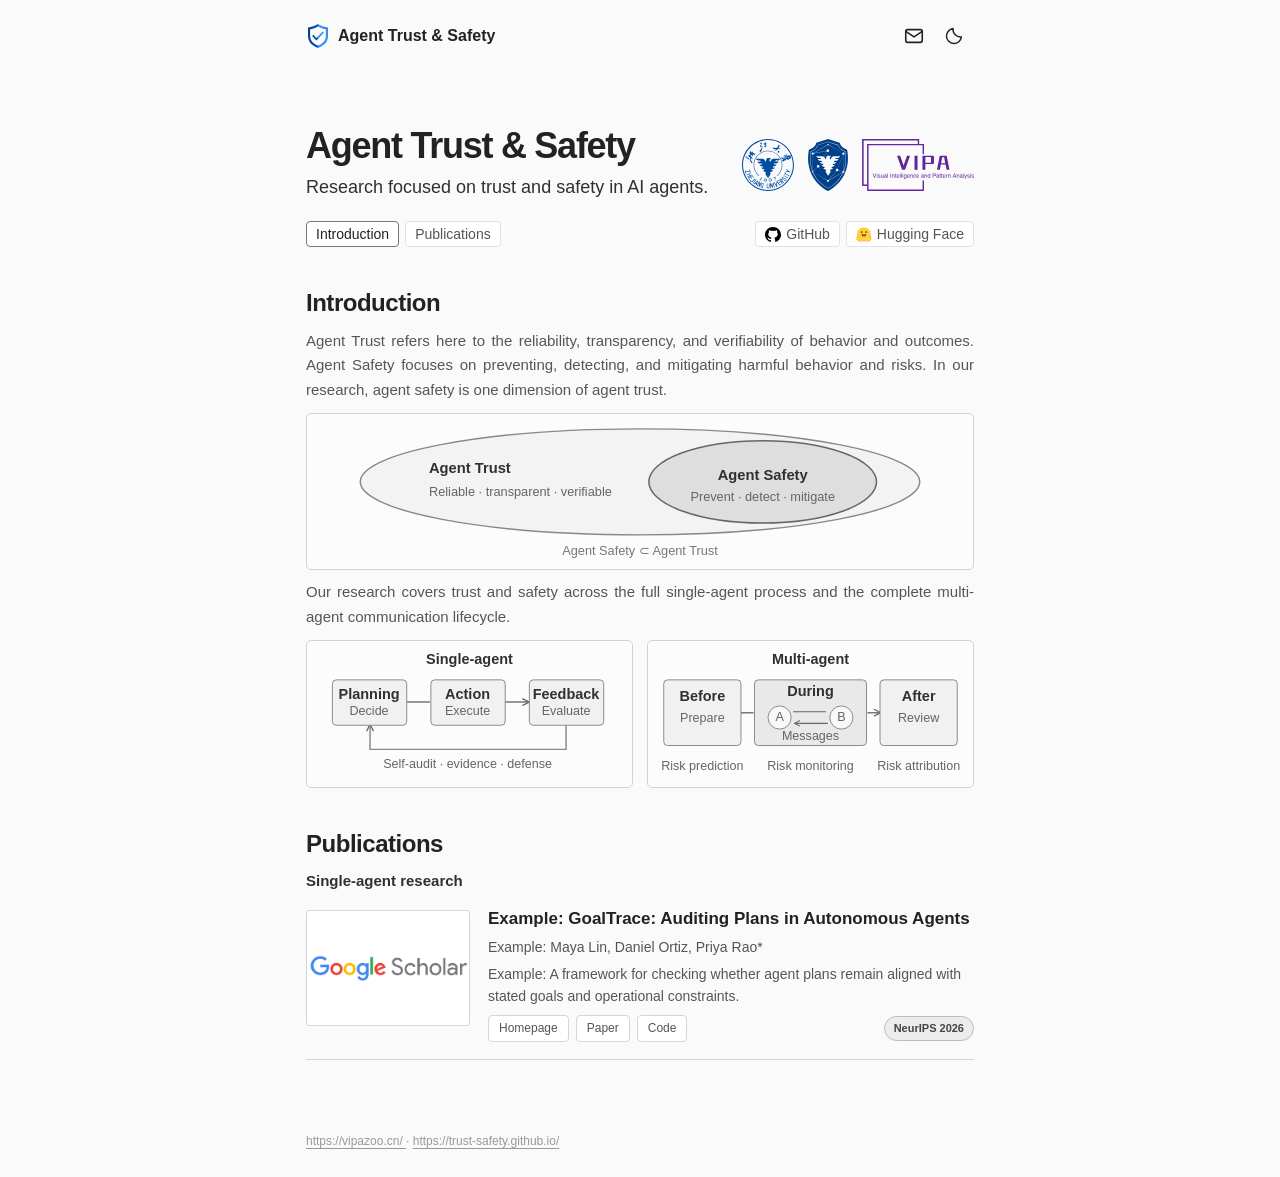
==== index.html @ e5e83559 "[update]" ====
<!doctype html>
<html lang="en">
  <head>
    <meta charset="utf-8">
    <meta name="viewport" content="width=device-width, initial-scale=1">
    <meta name="description" content="Research focused on trust and safety in AI agents.">
    <title>
      Agent Trust &amp; Safety
    </title>
    <link rel="icon" type="image/svg+xml" href="static/images/logo.svg">
    <script src="static/js/theme.js">
    </script>
    <link rel="stylesheet" href="static/css/style.css">
  </head>
  <body>
    <!-- Fixed navigation -->
    <div class="topbar">
      <nav class="topbar-inner" aria-label="Main navigation">
        <a class="topbar-brand" href="./index.html">
          <img class="topbar-logo" src="static/images/logo.svg" alt="" width="24" height="24">
          <span class="topbar-title">
            Agent Trust &amp; Safety
          </span>
        </a>
        <div class="topbar-actions">
          <a class="topbar-button" href="mailto:jiaconghu@zju.edu.cn" aria-label="Email Jiacong Hu" title="Email Jiacong Hu">
            <svg class="icon-mail" viewBox="0 0 24 24" width="22" height="22" fill="none" stroke="currentColor" stroke-width="1.75" stroke-linecap="round" stroke-linejoin="round" aria-hidden="true">
              <rect x="3" y="5" width="18" height="14" rx="2"/>
              <path d="m3 7 9 6 9-6"/>
            </svg>
          </a>
          <button class="topbar-button" id="theme-toggle" type="button" aria-label="Switch to dark mode" aria-pressed="false" title="Switch to dark mode">
            <svg class="theme-moon" viewBox="0 0 24 24" width="20" height="20" fill="none" stroke="currentColor" stroke-width="1.75" stroke-linecap="round" stroke-linejoin="round" aria-hidden="true">
              <path d="M20.9 13.1A9 9 0 0 1 10.9 3.1 9 9 0 1 0 20.9 13.1Z"/>
            </svg>
            <svg class="theme-sun" viewBox="0 0 24 24" width="18" height="18" fill="none" stroke="currentColor" stroke-width="1.75" stroke-linecap="round" stroke-linejoin="round" aria-hidden="true">
              <circle cx="12" cy="12" r="4"/>
              <path d="M12 2v2 M12 20v2 M2 12h2 M20 12h2 M4.93 4.93l1.42 1.42 M17.65 17.65l1.42 1.42 M4.93 19.07l1.42-1.42 M17.65 6.35l1.42-1.42"/>
            </svg>
          </button>
        </div>
      </nav>
    </div>
    <main class="page">
      <header class="site-header">
        <div class="header-intro">
          <h1>
            Agent Trust &amp; Safety
          </h1>
          <p class="subtitle">
            Research focused on trust and safety in AI agents.
          </p>
        </div>
        <div class="header-logos" role="group" aria-label="Research affiliations">
          <a class="affiliation-link" href="https://www.zju.edu.cn/english/" target="_blank" rel="noopener noreferrer">
            <img class="affiliation-logo" src="static/images/ZJU-logo.svg" alt="Zhejiang University" width="142" height="142">
          </a>
          <a class="affiliation-link" href="https://bcds.zju.edu.cn/" target="_blank" rel="noopener noreferrer">
            <img class="affiliation-logo" src="static/images/ZJU-BCDS-logo.svg" alt="BCDS in Zhejiang University" width="100" height="142">
          </a>
          <a class="affiliation-link" href="https://vipazoo.cn/" target="_blank" rel="noopener noreferrer">
            <img class="affiliation-logo" src="static/images/VIPA-logo.svg" alt="VIPA Research Group" width="181" height="84">
          </a>
        </div>
        <div class="nav-row">
          <nav class="nav" aria-label="Section navigation">
            <a href="#concept">
              Introduction
            </a>
            <a href="#publications">
              Publications
            </a>
          </nav>
          <nav class="social-links" aria-label="Research profiles">
            <a href="https://github.com/trust-safety" target="_blank" rel="noopener noreferrer" aria-label="GitHub: Trust &amp; Safety" title="GitHub">
              <img class="profile-icon github-icon" src="static/images/github.svg" alt="" width="16" height="16" aria-hidden="true">
              <span>
                GitHub
              </span>
            </a>
            <a href="https://huggingface.co/trust-safety" target="_blank" rel="noopener noreferrer" aria-label="Hugging Face: Trust &amp; Safety" title="Hugging Face">
              <img class="profile-icon" src="static/images/hugging-face.svg" alt="" width="16" height="16" aria-hidden="true">
              <span>
                Hugging Face
              </span>
            </a>
          </nav>
        </div>
      </header>

      <!-- Introduction: definitions and research framework -->
      <section id="concept" aria-labelledby="concept-title">
        <h2 id="concept-title">
          Introduction
        </h2>
        <p class="lead">
          Agent Trust refers here to the reliability, transparency, and verifiability of behavior and outcomes. Agent Safety focuses on preventing, detecting, and mitigating harmful behavior and risks. In our research, agent safety is one dimension of agent trust.
        </p>
        <figure class="figure concept-figure">
          <svg viewBox="0 0 650 142" role="img" aria-labelledby="venn-title venn-desc">
            <title id="venn-title">Agent trust and safety: conceptual relationship</title>
            <desc id="venn-desc">
              Agent safety is shown as a subset of agent trust, which also covers reliability, transparency, and verifiability.
            </desc>
            <ellipse cx="325" cy="61" rx="285" ry="54" fill="#f3f3f3" stroke="#888" stroke-width="1.5"/>
            <text x="110" y="52" class="figure-label">
              Agent Trust
            </text>
            <text x="110" y="75" class="figure-small">
              Reliable · transparent · verifiable
            </text>
            <ellipse cx="450" cy="61" rx="116" ry="42" fill="#dedede" stroke="#666" stroke-width="1.5"/>
            <text x="450" y="59" text-anchor="middle" class="figure-label">
              Agent Safety
            </text>
            <text x="450" y="80" text-anchor="middle" class="figure-small">
              Prevent · detect · mitigate
            </text>
            <text x="325" y="135" text-anchor="middle" class="figure-caption">
              Agent Safety ⊂ Agent Trust
            </text>
          </svg>
        </figure>

        <!-- Single-agent process and multi-agent communication lifecycle -->
        <p id="framework" class="section-intro">
          Our research covers trust and safety across the full single-agent process and the complete multi-agent communication lifecycle.
        </p>
        <div class="framework-grid">
          <div class="framework-card">
            <figure class="figure">
              <svg viewBox="0 0 320 137" role="img" aria-labelledby="single-title single-desc">
                <title id="single-title">Single-agent process: planning, action, and feedback</title>
                <desc id="single-desc">
                  Planning leads to action, action produces feedback, and feedback informs the next plan.
                </desc>
                <defs>
                  <marker id="single-arrow" viewBox="0 0 10 10" refX="8" refY="5" markerWidth="6" markerHeight="6" orient="auto">
                    <path d="M1 1L9 5L1 9" fill="none" stroke="#666" stroke-width="1.5"/>
                  </marker>
                </defs>
                <text x="160" y="17" text-anchor="middle" class="figure-heading">
                  Single-agent
                </text>
                <path d="M95 56H119 M197 56H221" stroke="#777" stroke-width="1.5" marker-end="url(#single-arrow)"/>
                <path d="M260 80V105H57V80" fill="none" stroke="#888" stroke-width="1.5" marker-end="url(#single-arrow)"/>
                <g fill="#f1f1f1" stroke="#888">
                  <rect x="18" y="33" width="77" height="47" rx="4"/>
                  <rect x="120" y="33" width="77" height="47" rx="4"/>
                  <rect x="222" y="33" width="77" height="47" rx="4"/>
                </g>
                <text x="56" y="53" text-anchor="middle" class="figure-label">
                  Planning
                </text>
                <text x="56" y="69" text-anchor="middle" class="figure-small">
                  Decide
                </text>
                <text x="158" y="53" text-anchor="middle" class="figure-label">
                  Action
                </text>
                <text x="158" y="69" text-anchor="middle" class="figure-small">
                  Execute
                </text>
                <text x="260" y="53" text-anchor="middle" class="figure-label">
                  Feedback
                </text>
                <text x="260" y="69" text-anchor="middle" class="figure-small">
                  Evaluate
                </text>
                <text x="158" y="124" text-anchor="middle" class="figure-small">
                  Self-audit · evidence · defense
                </text>
              </svg>
            </figure>
          </div>
          <div class="framework-card">
            <figure class="figure">
              <svg viewBox="0 0 320 137" role="img" aria-labelledby="multi-title multi-desc">
                <title id="multi-title">Multi-agent communication: before, during, and after</title>
                <desc id="multi-desc">
                  Before communication, agents prepare and predict risks. During communication, agents exchange messages in both directions and monitor risks. After communication, agents review outcomes and attribute risks.
                </desc>
                <defs>
                  <marker id="multi-arrow" viewBox="0 0 10 10" refX="8" refY="5" markerWidth="6" markerHeight="6" orient="auto">
                    <path d="M1 1L9 5L1 9" fill="none" stroke="#666" stroke-width="1.5"/>
                  </marker>
                </defs>
                <text x="160" y="17" text-anchor="middle" class="figure-heading">
                  Multi-agent
                </text>
                <g transform="translate(0 10)">
                  <path d="M88 57H101 M219 57H232" stroke="#777" stroke-width="1.5" marker-end="url(#multi-arrow)"/>
                  <g stroke="#888" fill="#f1f1f1">
                    <rect x="8" y="23" width="80" height="68" rx="4"/>
                    <rect x="102" y="23" width="116" height="68" rx="4" fill="#e9e9e9"/>
                    <rect x="232" y="23" width="80" height="68" rx="4"/>
                  </g>
                  <text x="48" y="45" text-anchor="middle" class="figure-label">
                    Before
                  </text>
                  <text x="48" y="67" text-anchor="middle" class="figure-small">
                    Prepare
                  </text>
                  <text x="160" y="40" text-anchor="middle" class="figure-label">
                    During
                  </text>
                  <circle cx="128" cy="62" r="12" fill="#f8f8f8" stroke="#888"/>
                  <circle cx="192" cy="62" r="12" fill="#f8f8f8" stroke="#888"/>
                  <text x="128" y="66" text-anchor="middle" class="figure-small">
                    A
                  </text>
                  <text x="192" y="66" text-anchor="middle" class="figure-small">
                    B
                  </text>
                  <path d="M142 56H176 M178 68H144" stroke="#666" stroke-width="1.2" marker-end="url(#multi-arrow)"/>
                  <text x="160" y="85" text-anchor="middle" class="figure-small">
                    Messages
                  </text>
                  <text x="272" y="45" text-anchor="middle" class="figure-label">
                    After
                  </text>
                  <text x="272" y="67" text-anchor="middle" class="figure-small">
                    Review
                  </text>
                  <text x="48" y="116" text-anchor="middle" class="figure-small">
                    Risk prediction
                  </text>
                  <text x="160" y="116" text-anchor="middle" class="figure-small">
                    Risk monitoring
                  </text>
                  <text x="272" y="116" text-anchor="middle" class="figure-small">
                    Risk attribution
                  </text>
                </g>
              </svg>
            </figure>
          </div>
        </div>
      </section>

      <!-- Publications -->
      <section id="publications" aria-labelledby="pub-title">
        <h2 id="pub-title" class="pub-heading">
          Publications
        </h2>
        <div class="pub-group">
          <p class="pub-group-label">
            Single-agent research
          </p>
          <!-- Paper Start -->
          <article class="paper">
            <!-- link of the paper -->
            <a class="thumb-link" href="https://arxiv.org/search/?query=ai+agent+planning&amp;searchtype=all" target="_blank" rel="noopener">
              <img class="thumb" src="static/images/frameworks/framework-template.png" alt="Paper figure" width="164" height="116">
            </a>
            <div>
              <h3>
                <!-- link of the paper -->
                <a href="https://arxiv.org/search/?query=ai+agent+planning&amp;searchtype=all" target="_blank" rel="noopener">
                  Example: GoalTrace: Auditing Plans in Autonomous Agents
                </a>
              </h3>
              <p class="meta">
                Example: Maya Lin, Daniel Ortiz, Priya Rao*
              </p>
              <p class="blurb">
                Example: A framework for checking whether agent plans remain aligned with stated goals and operational constraints.
              </p>
              <div class="publication-actions">
                <div class="links">
                  <a href="Project-Page-Template/index.html" target="_blank" rel="noopener">
                    Homepage
                  </a>
                  <a href="https://arxiv.org/search/?query=ai+agent+planning&amp;searchtype=all" target="_blank" rel="noopener">
                    Paper
                  </a>
                  <a href="https://github.com/search?q=ai+agent+planning&amp;type=repositories" target="_blank" rel="noopener">
                    Code
                  </a>
                </div>
                <span class="pub-badge">NeurIPS 2026</span>
              </div>
            </div>
          </article>
          <!-- Paper End -->
          <!-- Paper Start -->
          <!-- <article class="paper">
            <a class="thumb-link" href="https://arxiv.org/search/?query=ai+agent+feedback&amp;searchtype=all" target="_blank" rel="noopener">
              <img class="thumb" src="static/images/frameworks/framework-template.png" alt="Paper figure" width="164" height="116">
            </a>
            <div>
              <h3>
                <a href="https://arxiv.org/search/?query=ai+agent+feedback&amp;searchtype=all" target="_blank" rel="noopener">
                  ReflectGuard: Calibrating Agent Feedback Under Uncertainty
                </a>
              </h3>
              <p class="meta">
                Lena Park, Amir Haddad, Sofia Reed*
              </p>
              <p class="blurb">
                An approach to making agent feedback more informative when observations are incomplete or uncertain.
              </p>
              <div class="publication-actions">
                <div class="links">
                  <a href="Project-Page-Template/index.html" target="_blank" rel="noopener">
                    Homepage
                  </a>
                  <a href="https://arxiv.org/search/?query=ai+agent+feedback&amp;searchtype=all" target="_blank" rel="noopener">
                    Paper
                  </a>
                  <a href="https://github.com/search?q=ai+agent+feedback&amp;type=repositories" target="_blank" rel="noopener">
                    Code
                  </a>
                </div>
                <span class="pub-badge">ICLR 2026</span>
                <span class="pub-badge">Spotlight</span>
              </div>
            </div>
          </article> -->
          <!-- Paper End -->
        </div>
        <div class="pub-group">
          <!-- <p class="pub-group-label">
            Multi-agent research
          </p> -->
          <!-- Paper Start -->
          <!-- <article class="paper">
            <a class="thumb-link" href="https://arxiv.org/search/?query=multi-agent+communication+safety&amp;searchtype=all" target="_blank" rel="noopener">
              <img class="thumb" src="static/images/frameworks/framework-template.png" alt="Paper figure" width="164" height="116">
            </a>
            <div>
              <h3>
                <a href="https://arxiv.org/search/?query=multi-agent+communication+safety&amp;searchtype=all" target="_blank" rel="noopener">
                  CommScope: Tracing Risk Across Multi-Agent Dialogues
                </a>
              </h3>
              <p class="meta">
                Nora Chen, Elias Morgan, Anika Shah*
              </p>
              <p class="blurb">
                A communication audit that traces how risky information propagates between cooperating agents.
              </p>
              <div class="publication-actions">
                <div class="links">
                  <a href="Project-Page-Template/index.html" target="_blank" rel="noopener">
                    Homepage
                  </a>
                  <a href="https://arxiv.org/search/?query=multi-agent+communication+safety&amp;searchtype=all" target="_blank" rel="noopener">
                    Paper
                  </a>
                  <a href="https://github.com/search?q=multi-agent+communication+safety&amp;type=repositories" target="_blank" rel="noopener">
                    Code
                  </a>
                </div>
                <span class="pub-badge">ICML 2026</span>
                <span class="pub-badge">Poster</span>
              </div>
            </div>
          </article> -->
          <!-- Paper End -->
        </div>
      </section>
      <!-- Footer -->
      <footer class="foot">
        <a href="https://vipazoo.cn/" target="_blank">
          https://vipazoo.cn/
        </a>
        ·
        <a href="https://trust-safety.github.io/" target="_blank">
          https://trust-safety.github.io/
        </a>
        <!-- ·
        <a href="https://jiaconghu.com/" target="_blank">
          https://jiaconghu.com/
        </a> -->
      </footer>
    </main>
    <script src="static/js/main.js" defer>
    </script>
  </body>
</html>
---- static/css/style.css ----
/* Base typography and page layout */
:root {
  color-scheme: light;
  --page-bg: #fafafa;
  --ink: #222;
  --body-ink: #565656;
  --strong-ink: #272727;
  --heading-ink: #303030;
  --button-ink: #555;
  --hover-ink: #000;
  --muted: #646464;
  --line: #d6d6d6;
  --button-line: #e2e2e2;
  --surface: #fff;
  --hover-bg: #f1f1f1;
  --figure-bg: #fcfcfc;
  --figure-line: #d2d2d2;
  --figure-small: #656565;
  --figure-caption: #777;
  --badge-bg: #ececec;
  --badge-line: #bcbcbc;
  --badge-ink: #444;
  --footer-ink: #999;
  --nav-bg: rgb(250 250 250 / 80%);
  --focus: #777;
  --nav-height: 72px;
  --body-text-size: 14px;
  --paragraph-gap: 14px;
}

:root[data-theme="dark"] {
  color-scheme: dark;
  --page-bg: #262626;
  --ink: #f5f5f5;
  --body-ink: #d4d4d4;
  --strong-ink: #f5f5f5;
  --heading-ink: #ededed;
  --button-ink: #d4d4d4;
  --hover-ink: #fff;
  --muted: #b3b3b3;
  --line: #525252;
  --button-line: #525252;
  --surface: #303030;
  --hover-bg: #404040;
  --figure-bg: #2b2b2b;
  --figure-line: #525252;
  --figure-small: #c4c4c4;
  --figure-caption: #b3b3b3;
  --badge-bg: #404040;
  --badge-line: #737373;
  --badge-ink: #e5e5e5;
  --footer-ink: #b3b3b3;
  --nav-bg: rgb(38 38 38 / 30%);
  --focus: #a3a3a3;
}

* { box-sizing: border-box; }
html { scroll-behavior: smooth; scroll-padding-top: calc(var(--nav-height) + 20px); }
body { margin: 0; background: var(--page-bg); color: var(--ink); font: 16px/1.58 Arial, Helvetica, sans-serif; }
a { color: inherit; text-underline-offset: 3px; }
a:hover { color: var(--hover-ink); }
.page { max-width: 720px; margin: 0 auto; padding: 128px 26px 26px; }
.site-header { margin-bottom: 40px; }
h1 { margin: 0 0 9px; font-size: 36px; line-height: 1; letter-spacing: -.035em; }
h2 { margin: 0 0 10px; font-size: 24px; line-height: 1.3; letter-spacing: -.02em; }
h3 { margin: 0 0 7px; font-size: 17px; line-height: 1.45; }
p { margin: 0 0 var(--paragraph-gap); color: var(--body-ink); text-align: justify; }
strong { color: var(--strong-ink); }
.subtitle { margin: 0 0 20px; color: var(--heading-ink); font-size: 18px; }
.page > section + section { margin-top: 40px; }

/* Keep logo backgrounds transparent in both themes. */
.topbar-logo, .affiliation-link, .affiliation-logo, .profile-icon { background: transparent; }

/* Fixed navigation: 40px controls and 16px vertical padding, as on the reference. */
.topbar {
  position: fixed;
  inset: 0 0 auto;
  z-index: 100;
  background: var(--nav-bg);
  -webkit-backdrop-filter: blur(16px);
  backdrop-filter: blur(16px);
}
.topbar-inner {
  display: flex;
  align-items: center;
  justify-content: space-between;
  gap: 8px;
  max-width: 720px;
  height: var(--nav-height);
  margin: 0 auto;
  padding: 16px 26px;
}
.topbar-brand {
  display: inline-flex;
  align-items: center;
  gap: 8px;
  min-width: 0;
  min-height: 40px;
  color: var(--ink);
  font-size: 16px;
  font-weight: 600;
  line-height: 1.25;
  text-decoration: none;
}
.topbar-logo { display: block; flex: 0 0 24px; width: 24px; height: 24px; object-fit: contain; border-radius: 3px; }
.topbar-title { overflow: hidden; text-overflow: ellipsis; white-space: nowrap; }
.topbar-actions { display: flex; flex: 0 0 auto; }
.topbar-button {
  display: inline-flex;
  align-items: center;
  justify-content: center;
  flex: 0 0 40px;
  width: 40px;
  height: 40px;
  padding: 0;
  border: 0;
  border-radius: 6px;
  background: transparent;
  color: var(--ink);
  cursor: pointer;
}
.topbar-button:hover { background: rgb(163 163 163 / 20%); color: var(--hover-ink); }
.topbar-brand:focus-visible, .topbar-button:focus-visible { outline: 2px solid var(--focus); outline-offset: 3px; }
.topbar-button svg { display: block; flex: 0 0 auto; }
/* Balance the envelope and sun with the moon's apparent size. */
.topbar-button .icon-mail { width: 22px; height: 22px; }
.topbar-button .theme-sun { display: none; width: 18px; height: 18px; }
[data-theme="dark"] .topbar-button .theme-moon { display: none; }
[data-theme="dark"] .topbar-button .theme-sun { display: block; }

/* Responsive header and research affiliations */
.site-header {
  display: grid;
  grid-template-columns: minmax(0, 1fr) auto;
  grid-template-areas: "intro affiliations" "navigation navigation";
  align-items: center;
  column-gap: 20px;
  row-gap: 20px;
}
.header-intro { grid-area: intro; min-width: 0; }
.header-intro .subtitle { margin-bottom: 0; }
.header-logos {
  grid-area: affiliations;
  display: flex;
  flex-wrap: nowrap;
  align-items: center;
  justify-self: end;
  gap: 14px;
}
.affiliation-link { display: block; flex: 0 0 auto; }
.affiliation-link:focus-visible { outline: 2px solid var(--focus); outline-offset: 4px; border-radius: 2px; }
.affiliation-logo { display: block; width: auto; height: 52px; }

/* Section and profile navigation */
/* A wrapped profile group starts at the left edge of its new row. */
.nav-row { grid-area: navigation; display: flex; align-items: flex-start; justify-content: space-between; flex-wrap: wrap; gap: 10px 16px; }
.nav, .social-links { display: flex; flex-wrap: wrap; align-items: center; gap: 6px; }
.nav-row a {
  display: inline-flex;
  align-items: center;
  justify-content: center;
  gap: 5px;
  height: 26px;
  min-height: 26px;
  padding: 2px 9px;
  border: 1px solid var(--button-line);
  border-radius: 4px;
  background: var(--surface);
  color: var(--button-ink);
  font-size: var(--body-text-size);
  line-height: 1.3;
  text-decoration: none;
  white-space: nowrap;
}
.nav-row a:hover, .nav-row a:focus-visible, .nav a[aria-current="location"] {
  border-color: var(--focus);
  color: var(--ink);
}
.profile-icon { display: block; flex: 0 0 16px; width: 16px; height: 16px; object-fit: contain; }

/* Shared research figures */
.figure { margin: 10px 0 0; padding: 8px 14px; border: 1px solid var(--figure-line); border-radius: 5px; background: var(--figure-bg); }
.figure svg { display: block; width: 100%; height: auto; }
.figure-heading { fill: var(--heading-ink); font: 600 15px Arial, Helvetica, sans-serif; }
.figure-label { fill: var(--heading-ink); font: 600 15px Arial, Helvetica, sans-serif; }
.figure-small { fill: var(--figure-small); font: 13px Arial, Helvetica, sans-serif; }
.figure-caption { fill: var(--figure-caption); font: 13px Arial, Helvetica, sans-serif; }

/* Adjust the monochrome diagrams without changing brand logos or paper figures. */
[data-theme="dark"] .figure [fill="#f3f3f3"],
[data-theme="dark"] .figure [fill="#f1f1f1"] { fill: #383838; }
[data-theme="dark"] .figure [fill="#dedede"] { fill: #525252; }
[data-theme="dark"] .figure [fill="#e9e9e9"] { fill: #444; }
[data-theme="dark"] .figure [fill="#f8f8f8"] { fill: #303030; }
[data-theme="dark"] .figure [stroke="#888"] { stroke: #a3a3a3; }
[data-theme="dark"] .figure [stroke="#777"],
[data-theme="dark"] .figure [stroke="#666"] { stroke: #b3b3b3; }
[data-theme="dark"] .github-icon { filter: invert(1); }

/* Introduction: definitions and research framework */
#concept { --paragraph-gap: 10px; }
#concept p,
#concept .concept-figure { margin: 0 0 var(--paragraph-gap); }
#concept p { font-size: 15px; line-height: 1.65; }
.concept-figure svg { max-height: 145px; }

.framework-grid { display: grid; grid-template-columns: repeat(2, minmax(0, 1fr)); gap: 14px; align-items: stretch; }
.framework-card { min-width: 0; }
.framework-card .figure { margin: 0; padding: 7px 8px; }
.framework-card .figure svg { max-height: 135px; }

/* Publication cards */
.pub-group { margin-top: 28px; }
.pub-group:first-of-type { margin-top: 0; }
.pub-group-label { margin: 0; color: var(--heading-ink); font-size: 15px; font-weight: 700; }
.paper { display: grid; grid-template-columns: 164px minmax(0, 1fr); gap: 18px; padding: 17px 0; border-bottom: 1px solid var(--line); }
.thumb-link { display: block; align-self: start; }
.thumb-link:focus-visible { outline: 2px solid var(--focus); outline-offset: 3px; }
.thumb { display: block; width: 100%; height: 116px; object-fit: contain; border: 1px solid var(--line); border-radius: 3px; background: #ffffff; }
.paper h3 { margin: -3px 0 4px; }
.paper h3 a { text-decoration: none; }
.paper h3 a:hover, .paper h3 a:focus-visible { text-decoration: underline; }
.paper .meta { margin: 0 0 5px; color: var(--button-ink); font-size: var(--body-text-size); text-align: left; }
.paper .blurb { margin: 0 0 8px; font-size: var(--body-text-size); text-align: left; }
/* Keep wrapped badges aligned with the first resource button. */
.publication-actions { display: flex; align-items: center; justify-content: flex-start; flex-wrap: wrap; gap: 7px; }
.publication-actions .links { display: flex; flex-wrap: wrap; gap: 7px; margin-right: auto; }
.links a { display: inline-block; padding: 3px 10px; border: 1px solid var(--line); border-radius: 4px; background: var(--surface); color: var(--button-ink); font-size: 12px; line-height: 1.58; text-decoration: none; }
.links a:hover, .links a:focus-visible { border-color: var(--focus); background: var(--hover-bg); color: var(--hover-ink); }
.pub-badge { display: inline-block; padding: 3px 9px; border: 1px solid var(--badge-line); border-radius: 999px; background: var(--badge-bg); color: var(--badge-ink); font-size: 11px; font-weight: 600; line-height: 1.58; white-space: nowrap; }

/* Footer */
.foot { margin-top: 72px; color: var(--footer-ink); font-size: 12px; text-align: left; }

/* Narrow screens */
@media (max-width: 660px) {
  .site-header {
    grid-template-areas: "intro intro" "navigation affiliations";
    column-gap: 5px;
  }
  .nav-row { flex-direction: column; justify-content: flex-start; gap: 5px; }
  .nav, .social-links { gap: 5px; }
  .nav-row a { padding: 2px 5px; }
  .header-logos { gap: 5px; }
  .affiliation-logo { height: clamp(16px, calc((100vw - 276px) * .29), 44px); }
}

@media (max-width: 560px) {
  .page { padding: 128px 19px 22px; }
  .topbar-inner { padding-right: 19px; padding-left: 19px; }
  h2 { font-size: 22px; }
  .subtitle { font-size: 16px; }
  .page > section + section { margin-top: 36px; }
  .framework-grid { gap: 8px; }
  .framework-card .figure { padding: 5px 3px; }
  .concept-figure { padding: 7px 5px; }
  .paper { grid-template-columns: 1fr; gap: 11px; }
  .thumb { height: 145px; }
}

@media (prefers-reduced-motion: reduce) {
  html { scroll-behavior: auto; }
}
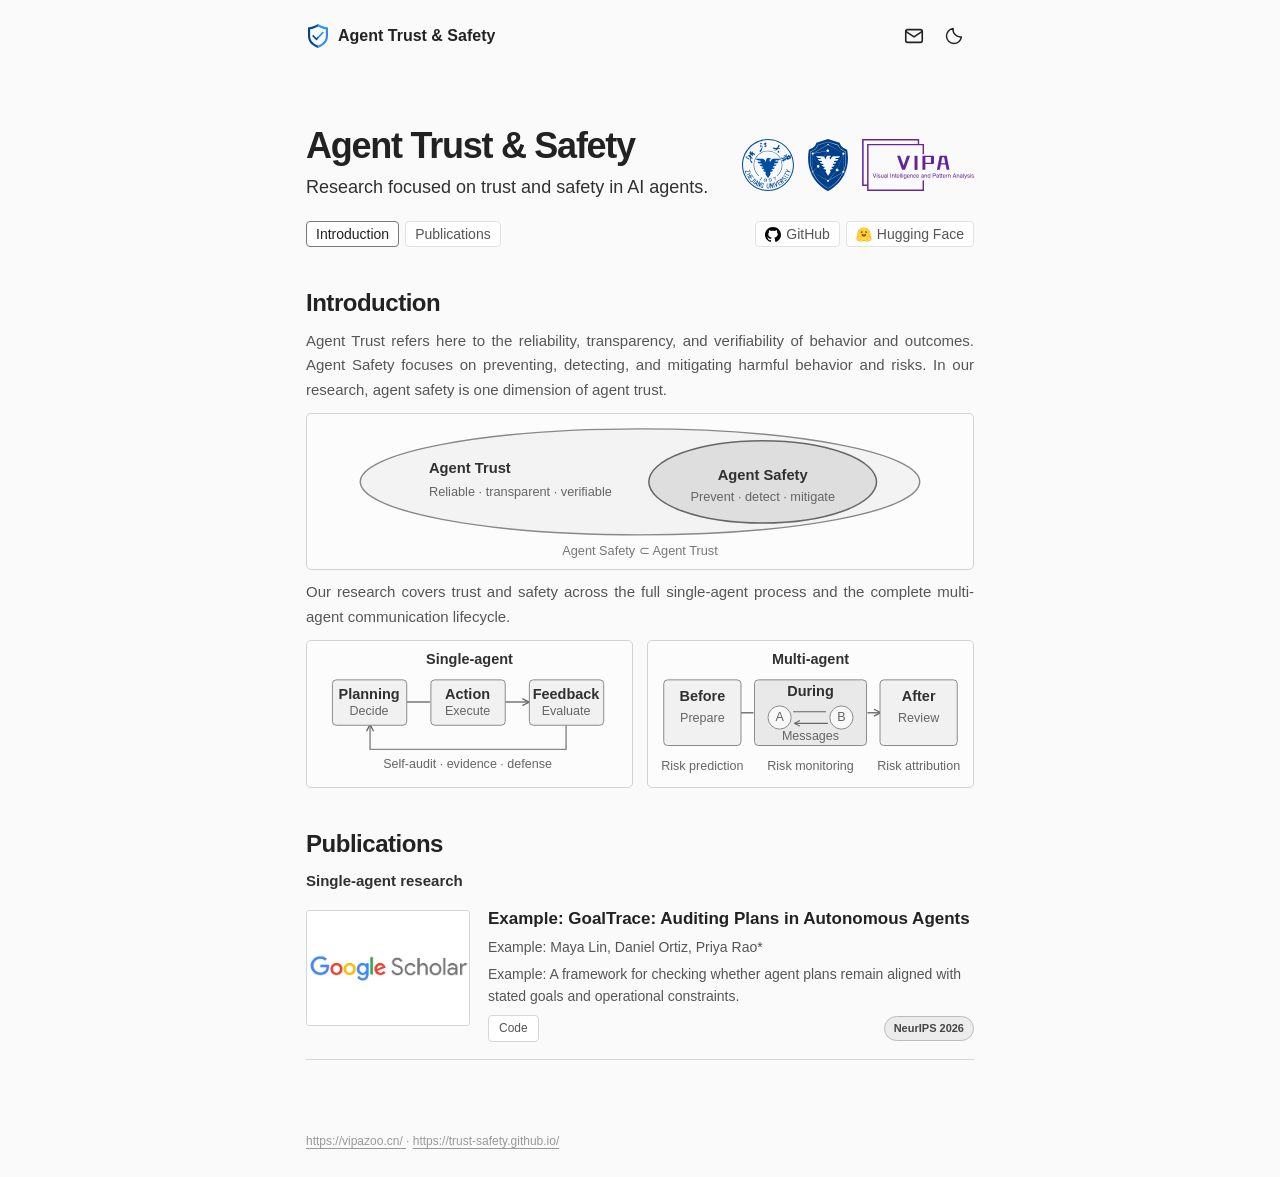
==== commit 94d98e2c: "fix" ====
--- a/index.html
+++ b/index.html
@@ -268,12 +268,12 @@
               </p>
               <div class="publication-actions">
                 <div class="links">
-                  <a href="Project-Page-Template/index.html" target="_blank" rel="noopener">
+                  <!-- <a href="Project-Page-Template/index.html" target="_blank" rel="noopener">
                     Homepage
                   </a>
                   <a href="https://arxiv.org/search/?query=ai+agent+planning&amp;searchtype=all" target="_blank" rel="noopener">
                     Paper
-                  </a>
+                  </a> -->
                   <a href="https://github.com/search?q=ai+agent+planning&amp;type=repositories" target="_blank" rel="noopener">
                     Code
                   </a>
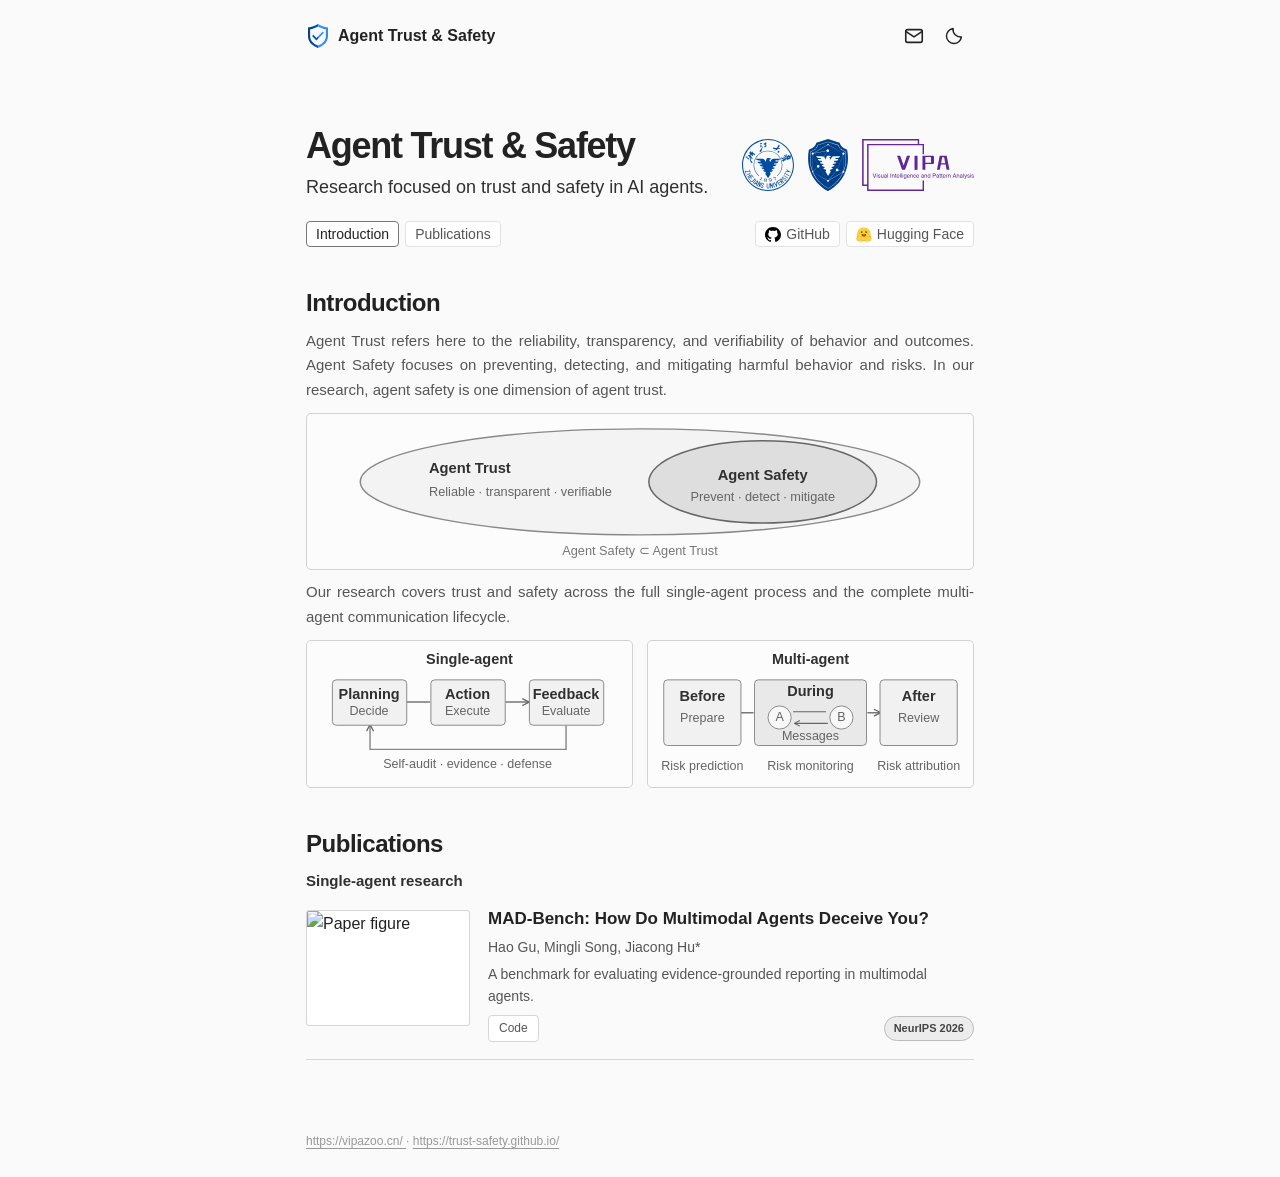
==== commit 6864be32: "[fix]" ====
--- a/index.html
+++ b/index.html
@@ -249,35 +249,28 @@
           </p>
           <!-- Paper Start -->
           <article class="paper">
-            <!-- link of the paper -->
-            <a class="thumb-link" href="https://arxiv.org/search/?query=ai+agent+planning&amp;searchtype=all" target="_blank" rel="noopener">
-              <img class="thumb" src="static/images/frameworks/framework-template.png" alt="Paper figure" width="164" height="116">
-            </a>
+            <img class="thumb" src="static/images/papers/madbench.png" alt="Paper figure" width="164" height="116">
+            
             <div>
               <h3>
-                <!-- link of the paper -->
-                <a href="https://arxiv.org/search/?query=ai+agent+planning&amp;searchtype=all" target="_blank" rel="noopener">
-                  Example: GoalTrace: Auditing Plans in Autonomous Agents
-                </a>
+                MAD-Bench: How Do Multimodal Agents Deceive You?
               </h3>
+              
               <p class="meta">
-                Example: Maya Lin, Daniel Ortiz, Priya Rao*
-              </p>
+                Hao Gu, Mingli Song, Jiacong Hu*
+              </p>
+              
               <p class="blurb">
-                Example: A framework for checking whether agent plans remain aligned with stated goals and operational constraints.
-              </p>
+                A benchmark for evaluating evidence-grounded reporting in multimodal agents.
+              </p>
+              
               <div class="publication-actions">
                 <div class="links">
-                  <!-- <a href="Project-Page-Template/index.html" target="_blank" rel="noopener">
-                    Homepage
-                  </a>
-                  <a href="https://arxiv.org/search/?query=ai+agent+planning&amp;searchtype=all" target="_blank" rel="noopener">
-                    Paper
-                  </a> -->
-                  <a href="https://github.com/search?q=ai+agent+planning&amp;type=repositories" target="_blank" rel="noopener">
+                  <a href="https://github.com/sweetbalm/MAD-Bench" target="_blank" rel="noopener">
                     Code
                   </a>
                 </div>
+                
                 <span class="pub-badge">NeurIPS 2026</span>
               </div>
             </div>
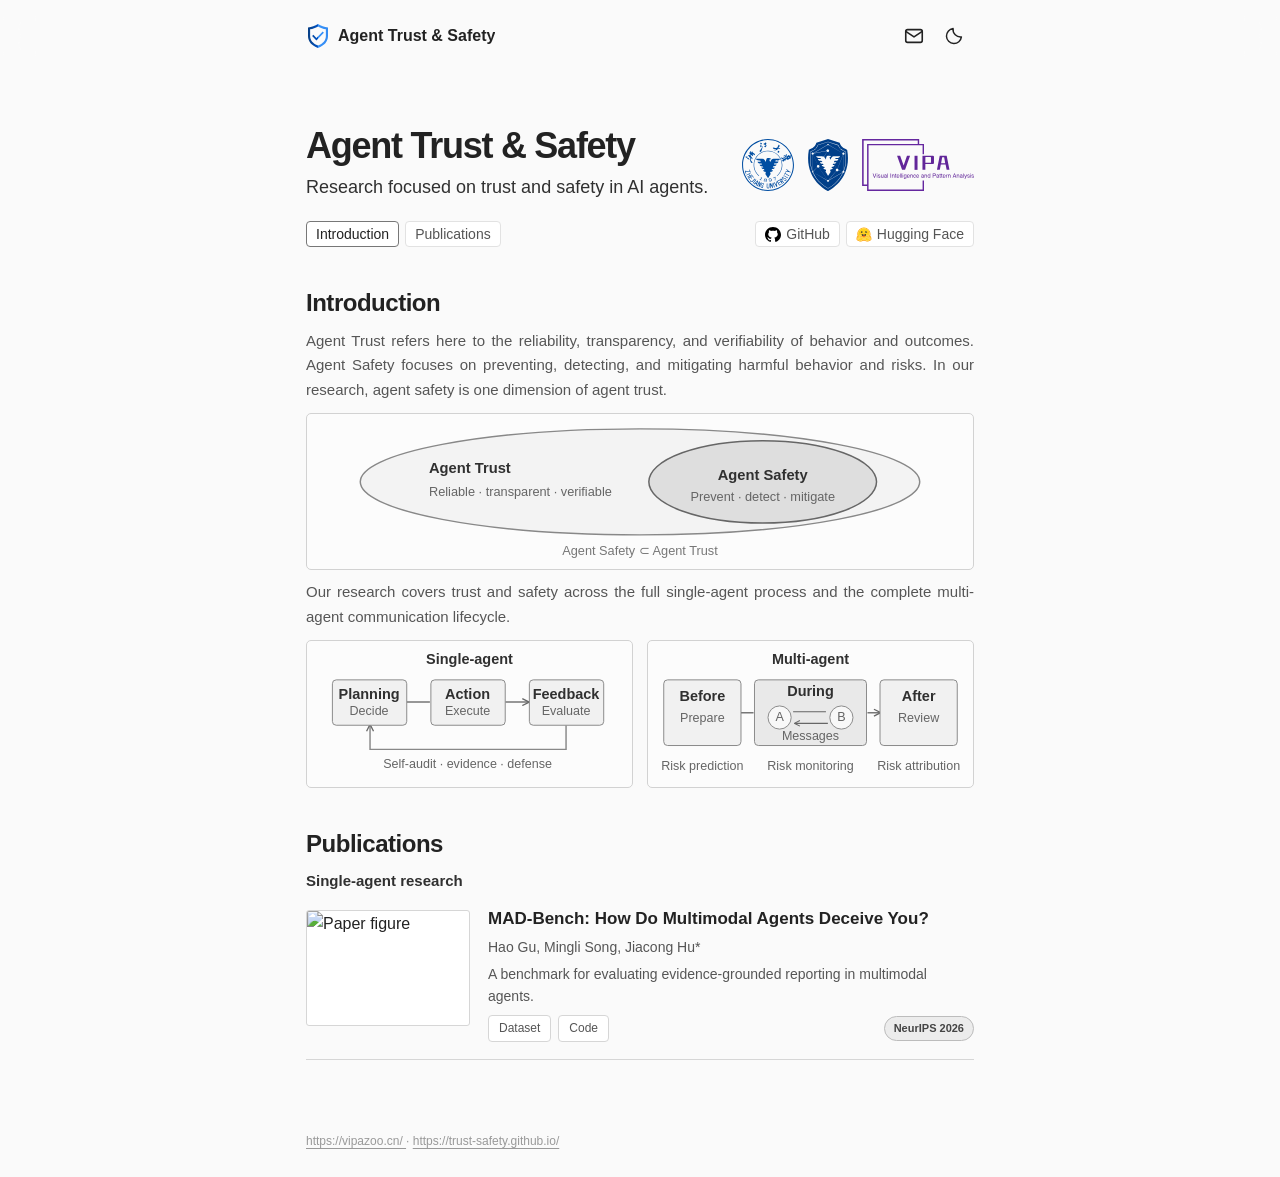
==== commit 20ddf8bd: "[update]" ====
--- a/index.html
+++ b/index.html
@@ -266,6 +266,9 @@
               
               <div class="publication-actions">
                 <div class="links">
+                  <a href="https://huggingface.co/datasets/trust-safety/MAD-Bench" target="_blank" rel="noopener">
+                    Dataset
+                  </a>
                   <a href="https://github.com/sweetbalm/MAD-Bench" target="_blank" rel="noopener">
                     Code
                   </a>
